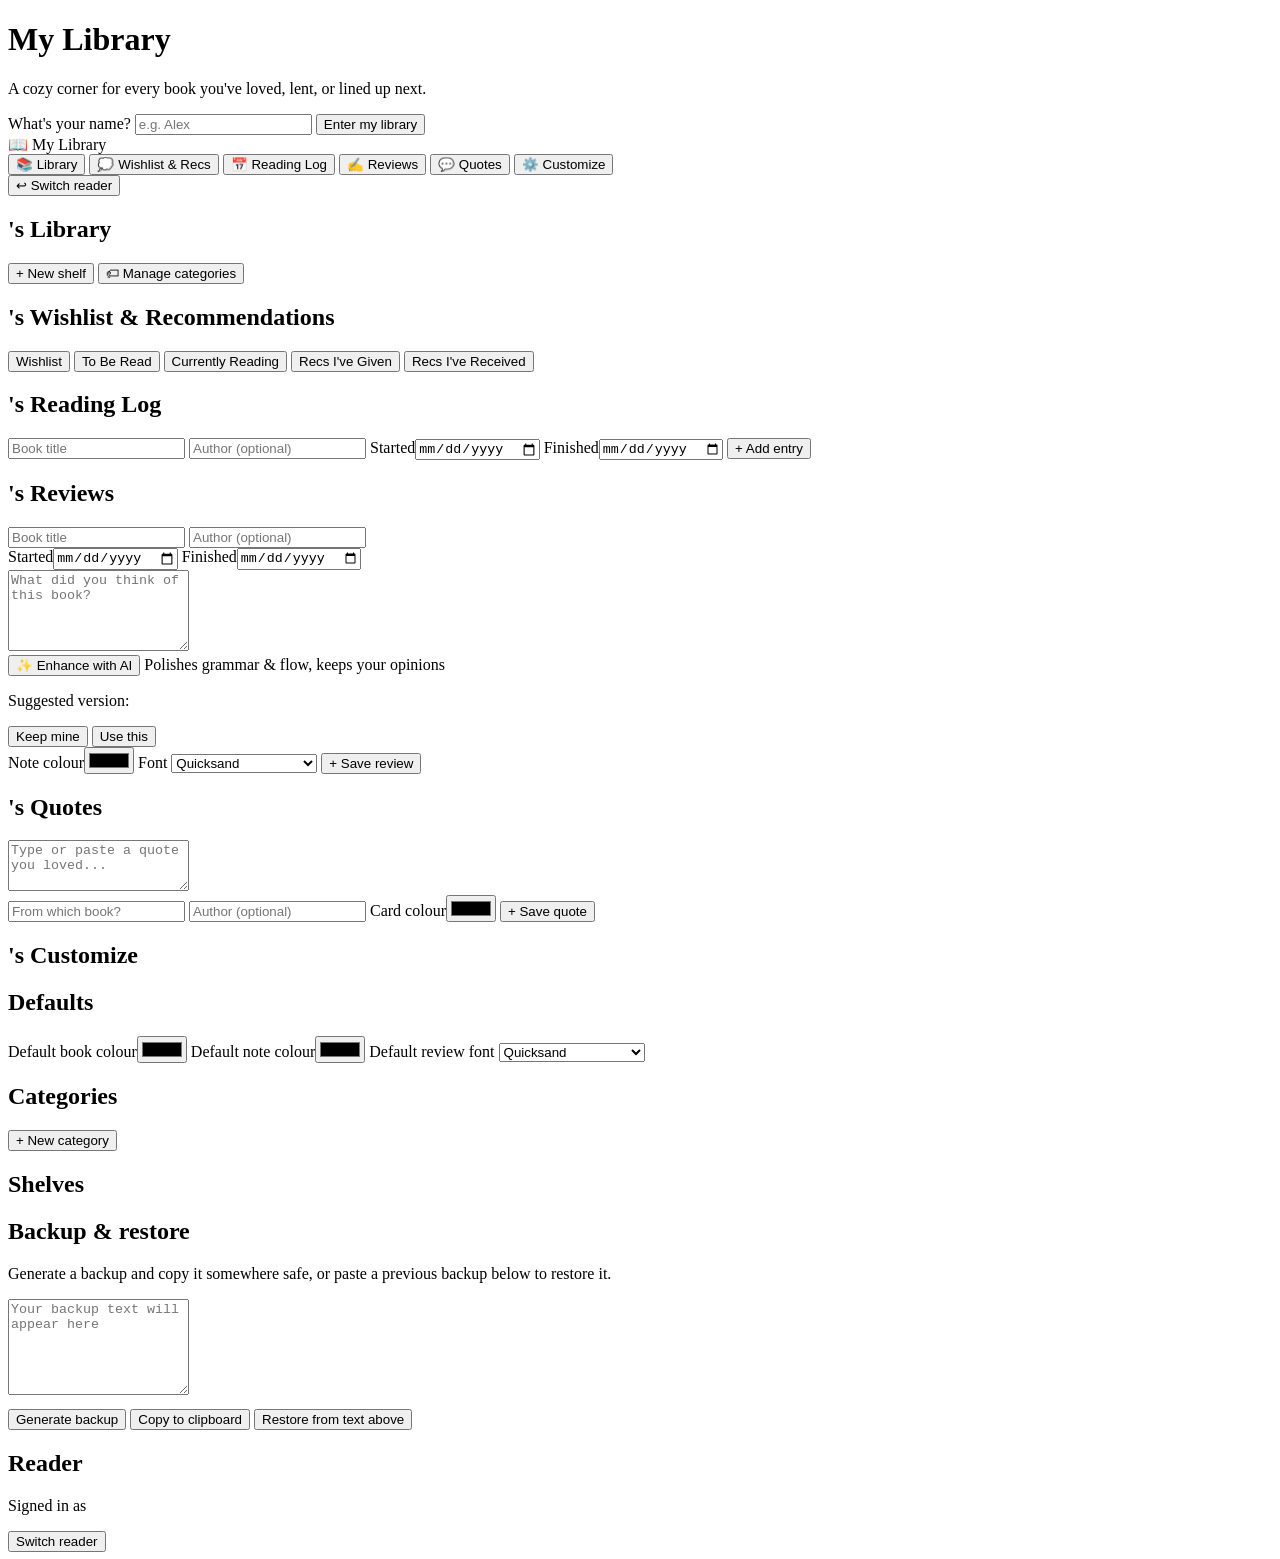
==== index.html @ 7e92f8bd "Create index.html" ====
<!DOCTYPE html>
<html lang="en">
<head>
<meta charset="UTF-8" />
<meta name="viewport" content="width=device-width, initial-scale=1.0" />
<title>My Library</title>
<link rel="preconnect" href="https://fonts.googleapis.com">
<link href="https://fonts.googleapis.com/css2?family=Caveat:wght@600;700&family=Quicksand:wght@400;500;600;700&family=Patrick+Hand&display=swap" rel="stylesheet">
<link rel="stylesheet" href="style.css">
</head>
<body>

  <!-- LOGIN -->
  <div id="loginScreen" class="login-screen">
    <div class="login-card">
      <h1>My Library</h1>
      <p class="brand-sub">A cozy corner for every book you've loved, lent, or lined up next.</p>
      <label for="nameInput">What's your name?</label>
      <input id="nameInput" type="text" maxlength="40" placeholder="e.g. Alex" autocomplete="off" />
      <button id="enterBtn" class="btn-primary">Enter my library</button>
      <div id="knownUsers" class="known-users"></div>
    </div>
  </div>

  <!-- APP -->
  <div id="appShell" class="app-shell hidden">
    <aside class="sidebar">
      <div class="sidebar-brand">📖 My Library</div>
      <nav class="nav">
        <button class="nav-btn active" data-target="library">📚 <span>Library</span></button>
        <button class="nav-btn" data-target="wishlist">💭 <span>Wishlist &amp; Recs</span></button>
        <button class="nav-btn" data-target="log">📅 <span>Reading Log</span></button>
        <button class="nav-btn" data-target="reviews">✍️ <span>Reviews</span></button>
        <button class="nav-btn" data-target="quotes">💬 <span>Quotes</span></button>
        <button class="nav-btn" data-target="settings">⚙️ <span>Customize</span></button>
      </nav>
      <button id="logoutBtn" class="logout-btn">↩ Switch reader</button>
    </aside>

    <div class="main-col">
      <main class="content">

        <!-- LIBRARY -->
        <section id="page-library" class="page active">
          <h1><span class="user-name-slot"></span>'s Library</h1>
          <div class="page-toolbar">
            <button class="btn-primary" id="addShelfBtn">+ New shelf</button>
            <button class="btn-secondary" id="manageCategoriesBtn">🏷 Manage categories</button>
          </div>
          <div id="shelvesContainer"></div>
          <div class="legend" id="categoryLegend"></div>
        </section>

        <!-- WISHLIST & RECS -->
        <section id="page-wishlist" class="page">
          <h1><span class="user-name-slot"></span>'s Wishlist &amp; Recommendations</h1>
          <div class="subtabs">
            <button class="subtab-btn active" data-sub="wishlist">Wishlist</button>
            <button class="subtab-btn" data-sub="tbr">To Be Read</button>
            <button class="subtab-btn" data-sub="halfRead">Currently Reading</button>
            <button class="subtab-btn" data-sub="recsGiven">Recs I've Given</button>
            <button class="subtab-btn" data-sub="recsReceived">Recs I've Received</button>
          </div>
          <div id="sub-wishlist" class="sub-page active"></div>
          <div id="sub-tbr" class="sub-page"></div>
          <div id="sub-halfRead" class="sub-page"></div>
          <div id="sub-recsGiven" class="sub-page"></div>
          <div id="sub-recsReceived" class="sub-page"></div>
        </section>

        <!-- READING LOG -->
        <section id="page-log" class="page">
          <h1><span class="user-name-slot"></span>'s Reading Log</h1>
          <div class="inline-form">
            <input id="log-title" placeholder="Book title" />
            <input id="log-author" placeholder="Author (optional)" />
            <label class="mini-label">Started<input id="log-start" type="date" /></label>
            <label class="mini-label">Finished<input id="log-finish" type="date" /></label>
            <button class="btn-primary" id="log-addBtn">+ Add entry</button>
          </div>
          <p class="sub-intro" id="logStats"></p>
          <div class="card-grid" id="logList"></div>
        </section>

        <!-- REVIEWS -->
        <section id="page-reviews" class="page">
          <h1><span class="user-name-slot"></span>'s Reviews</h1>
          <div class="review-form-card">
            <div class="inline-form">
              <input id="review-title" placeholder="Book title" />
              <input id="review-author" placeholder="Author (optional)" />
            </div>
            <div class="inline-form">
              <label class="mini-label">Started<input id="review-start" type="date" /></label>
              <label class="mini-label">Finished<input id="review-finish" type="date" /></label>
            </div>
            <textarea id="reviewText" rows="5" placeholder="What did you think of this book?"></textarea>
            <div class="enhance-row">
              <button class="btn-secondary" id="enhanceBtn" type="button">✨ Enhance with AI</button>
              <span class="hint">Polishes grammar &amp; flow, keeps your opinions</span>
            </div>
            <div id="enhancePreview" class="enhance-preview hidden">
              <p class="hint">Suggested version:</p>
              <p id="enhancePreviewText"></p>
              <div class="modal-actions">
                <button class="btn-secondary" id="dismissEnhanceBtn" type="button">Keep mine</button>
                <button class="btn-primary" id="useEnhanceBtn" type="button">Use this</button>
              </div>
            </div>
            <div class="inline-form">
              <label class="mini-label">Note colour<input id="review-color" type="color" /></label>
              <label class="mini-label">Font
                <select id="review-font">
                  <option value="Quicksand">Quicksand</option>
                  <option value="Caveat">Caveat (handwritten)</option>
                  <option value="Patrick Hand">Patrick Hand</option>
                  <option value="Georgia">Georgia (serif)</option>
                </select>
              </label>
              <button class="btn-primary" id="review-addBtn">+ Save review</button>
            </div>
          </div>
          <div class="card-grid review-grid" id="reviewList"></div>
        </section>

        <!-- QUOTES -->
        <section id="page-quotes" class="page">
          <h1><span class="user-name-slot"></span>'s Quotes</h1>
          <div class="review-form-card">
            <textarea id="quoteText" rows="3" placeholder="Type or paste a quote you loved..."></textarea>
            <div class="inline-form">
              <input id="quote-book" placeholder="From which book?" />
              <input id="quote-author" placeholder="Author (optional)" />
              <label class="mini-label">Card colour<input id="quote-color" type="color" /></label>
              <button class="btn-primary" id="quote-addBtn">+ Save quote</button>
            </div>
          </div>
          <div class="card-grid quote-grid" id="quoteList"></div>
        </section>

        <!-- SETTINGS -->
        <section id="page-settings" class="page">
          <h1><span class="user-name-slot"></span>'s Customize</h1>

          <div class="settings-block">
            <h2>Defaults</h2>
            <div class="inline-form">
              <label class="mini-label">Default book colour<input id="set-bookColor" type="color" /></label>
              <label class="mini-label">Default note colour<input id="set-noteColor" type="color" /></label>
              <label class="mini-label">Default review font
                <select id="set-reviewFont">
                  <option value="Quicksand">Quicksand</option>
                  <option value="Caveat">Caveat (handwritten)</option>
                  <option value="Patrick Hand">Patrick Hand</option>
                  <option value="Georgia">Georgia (serif)</option>
                </select>
              </label>
            </div>
          </div>

          <div class="settings-block">
            <h2>Categories</h2>
            <div id="categoryManagerList"></div>
            <button class="btn-secondary" id="addCategoryBtn2">+ New category</button>
          </div>

          <div class="settings-block">
            <h2>Shelves</h2>
            <div id="shelfManagerList"></div>
          </div>

          <div class="settings-block">
            <h2>Backup &amp; restore</h2>
            <p class="hint">Generate a backup and copy it somewhere safe, or paste a previous backup below to restore it.</p>
            <textarea id="backupArea" rows="6" placeholder="Your backup text will appear here"></textarea>
            <div class="inline-form" style="margin-top:10px;">
              <button class="btn-secondary" id="genBackupBtn" type="button">Generate backup</button>
              <button class="btn-secondary" id="copyBackupBtn" type="button">Copy to clipboard</button>
              <button class="btn-danger" id="restoreBackupBtn" type="button">Restore from text above</button>
            </div>
          </div>

          <div class="settings-block">
            <h2>Reader</h2>
            <p>Signed in as <strong class="user-name-slot"></strong></p>
            <button class="btn-secondary" id="settingsLogoutBtn" type="button">Switch reader</button>
          </div>
        </section>

      </main>
    </div>
  </div>

  <div id="modalRoot"></div>
  <div id="toastRoot"></div>

<script>
(function(){
  "use strict";

  /* ============ helpers ============ */
  function uid(){ return Math.random().toString(36).slice(2,9); }
  function esc(s){
    return String(s==null?'':s).replace(/[&<>"']/g, function(c){
      return ({'&':'&amp;','<':'&lt;','>':'&gt;','"':'&quot;',"'":'&#39;'})[c];
    });
  }
  function slug(s){
    return String(s).trim().toLowerCase().replace(/[^a-z0-9]+/g,'-').replace(/^-+|-+$/g,'') || 'reader';
  }
  function formatDate(iso){
    if(!iso) return '';
    var d = new Date(iso+'T00:00:00');
    if(isNaN(d.getTime())) return iso;
    return d.toLocaleDateString(undefined,{year:'numeric',month:'short',day:'numeric'});
  }
  function showToast(msg){
    var root = document.getElementById('toastRoot');
    var div = document.createElement('div');
    div.className = 'toast';
    div.textContent = msg;
    root.appendChild(div);
    setTimeout(function(){ div.classList.add('show'); }, 10);
    setTimeout(function(){
      div.classList.remove('show');
      setTimeout(function(){ div.remove(); }, 300);
    }, 2600);
  }

  /* ============ state ============ */
  var currentUser = null;
  var state = null;
  var saveTimer = null;

  function defaultState(name){
    var romanceId = uid(), fantasyId = uid(), mysteryId = uid(), classicId = uid();
    return {
      name: name,
      categories: [
        { id: romanceId, name:'Romance', color:'#F1AFC2', pattern:'solid' },
        { id: fantasyId, name:'Fantasy', color:'#A9C8EA', pattern:'stripe' },
        { id: mysteryId, name:'Mystery', color:'#ACB39C', pattern:'speckle' },
        { id: classicId, name:'Classic', color:'#ECC768', pattern:'solid' }
      ],
      shelves: [
        { id: uid(), name:'Main Shelf', books: [
          { id: uid(), title:'The Song of Achilles', author:'Madeline Miller', categoryId: romanceId,
            style:'slant', color:'#F1AFC2', w:34, h:160, rot:0 }
        ]}
      ],
      wishlist: [], tbr: [], halfRead: [], recsGiven: [], recsReceived: [],
      log: [], reviews: [], quotes: [],
      settings: { bookColor:'#ffffff', noteColor:'#FFF6D9', reviewFont:'Quicksand' }
    };
  }

  /* ============ persistence ============ */
  async function loadUsers(){
    try{ var r = await window.storage.get('app_users', false); return r ? JSON.parse(r.value) : []; }
    catch(e){ return []; }
  }
  async function saveUsers(list){
    try{ await window.storage.set('app_users', JSON.stringify(list), false); }
    catch(e){ /* ignore */ }
  }
  async function loadLastUser(){
    try{ var r = await window.storage.get('app_last_user', false); return r ? r.value : null; }
    catch(e){ return null; }
  }
  async function saveLastUser(name){
    try{ await window.storage.set('app_last_user', name || '', false); }
    catch(e){ /* ignore */ }
  }
  async function loadState(name){
    try{
      var r = await window.storage.get('lib_data_' + slug(name), false);
      return r ? JSON.parse(r.value) : null;
    } catch(e){ return null; }
  }
  function scheduleSave(){
    clearTimeout(saveTimer);
    saveTimer = setTimeout(persistState, 500);
  }
  async function persistState(){
    if(!currentUser || !state) return;
    try{ await window.storage.set('lib_data_' + slug(currentUser), JSON.stringify(state), false); }
    catch(e){ console.error('save failed', e); }
  }

  /* ============ login / logout ============ */
  async function init(){
    var users = await loadUsers();
    renderKnownUsers(users);
    var last = await loadLastUser();
    if(last){ await loginAs(last); }
  }

  function renderKnownUsers(users){
    var el = document.getElementById('knownUsers');
    if(!users || !users.length){ el.innerHTML = ''; return; }
    el.innerHTML = '<p class="known-label">Continue as:</p>';
    users.forEach(function(u){
      var btn = document.createElement('button');
      btn.className = 'chip-btn';
      btn.textContent = u;
      btn.addEventListener('click', function(){ loginAs(u); });
      el.appendChild(btn);
    });
  }

  async function loginAs(name){
    name = (name || '').trim();
    if(!name) return;
    currentUser = name;
    var loaded = await loadState(name);
    state = loaded || defaultState(name);
    state.name = name;
    var users = await loadUsers();
    if(users.indexOf(name) === -1){ users.push(name); await saveUsers(users); }
    await saveLastUser(name);
    document.getElementById('loginScreen').classList.add('hidden');
    document.getElementById('appShell').classList.remove('hidden');
    document.querySelectorAll('.user-name-slot').forEach(function(el){ el.textContent = name; });
    renderAllPages();
    scheduleSave();
  }

  function logout(){
    currentUser = null;
    state = null;
    document.getElementById('appShell').classList.add('hidden');
    document.getElementById('loginScreen').classList.remove('hidden');
    document.getElementById('nameInput').value = '';
    saveLastUser('');
    loadUsers().then(renderKnownUsers);
  }

  /* ============ modal system ============ */
  function openModal(title, bodyHtml){
    var root = document.getElementById('modalRoot');
    root.innerHTML =
      '<div class="modal-overlay" id="modalOverlay">' +
        '<div class="modal-box">' +
          '<div class="modal-head"><h3>' + esc(title) + '</h3><button class="modal-close" id="modalCloseBtn" aria-label="Close">×</button></div>' +
          '<div class="modal-body">' + bodyHtml + '</div>' +
        '</div>' +
      '</div>';
    document.getElementById('modalCloseBtn').addEventListener('click', closeModal);
    document.getElementById('modalOverlay').addEventListener('click', function(e){
      if(e.target.id === 'modalOverlay') closeModal();
    });
  }
  function closeModal(){ document.getElementById('modalRoot').innerHTML = ''; }
  document.addEventListener('keydown', function(e){
    if(e.key === 'Escape') closeModal();
  });
  function confirmAction(message, onYes){
    openModal('Please confirm',
      '<p>' + esc(message) + '</p>' +
      '<div class="modal-actions">' +
        '<button class="btn-secondary" id="cancelConfirmBtn" type="button">Cancel</button>' +
        '<button class="btn-danger" id="yesConfirmBtn" type="button">Delete</button>' +
      '</div>'
    );
    document.getElementById('cancelConfirmBtn').addEventListener('click', closeModal);
    document.getElementById('yesConfirmBtn').addEventListener('click', function(){ onYes(); closeModal(); });
  }

  /* ============ navigation ============ */
  function goToPage(target){
    document.querySelectorAll('.nav-btn').forEach(function(b){ b.classList.toggle('active', b.dataset.target === target); });
    document.querySelectorAll('.page').forEach(function(p){ p.classList.toggle('active', p.id === 'page-' + target); });
  }
  document.querySelectorAll('.nav-btn').forEach(function(btn){
    btn.addEventListener('click', function(){ goToPage(btn.dataset.target); });
  });
  document.querySelectorAll('.subtab-btn').forEach(function(btn){
    btn.addEventListener('click', function(){
      document.querySelectorAll('.subtab-btn').forEach(function(b){ b.classList.remove('active'); });
      btn.classList.add('active');
      document.querySelectorAll('.sub-page').forEach(function(p){ p.classList.remove('active'); });
      document.getElementById('sub-' + btn.dataset.sub).classList.add('active');
    });
  });

  /* ============ LIBRARY: shelves & books ============ */
  function renderLibrary(){
    var c = document.getElementById('shelvesContainer');
    c.innerHTML = state.shelves.map(shelfHtml).join('') ||
      '<p class="empty-msg">No shelves yet — add one to begin.</p>';
    renderLegend();
  }

  function shelfHtml(shelf){
    var books = shelf.books.map(function(b){ return bookHtml(b, shelf.id); }).join('') ||
      '<p class="empty-row">This shelf is empty. Add your first book!</p>';
    return (
      '<div class="shelf-block" data-shelf="' + shelf.id + '">' +
        '<div class="shelf-head">' +
          '<h2>' + esc(shelf.name) + '</h2>' +
          '<div class="shelf-actions">' +
            '<button class="chip-btn" data-addbook="' + shelf.id + '">+ Book</button>' +
            '<button class="chip-btn" data-shelfrename="' + shelf.id + '">Rename</button>' +
            '<button class="chip-btn danger" data-shelfdel="' + shelf.id + '">Delete</button>' +
          '</div>' +
        '</div>' +
        '<div class="shelf-row">' + books + '</div>' +
      '</div>'
    );
  }

  function bookHtml(book, shelfId){
    var cat = state.categories.find(function(c){ return c.id === book.categoryId; });
    var pattern = cat ? cat.pattern : 'solid';
    var styleClass = 'book-' + book.style;
    var rot = book.style === 'straight' ? (book.rot || 0) : 0;
    var w, h;
    if(book.style === 'landscape'){
      w = Math.max(70, Math.round((book.h || 150) * 0.7));
      h = 34;
    } else {
      w = book.w || 34;
      h = book.h || 150;
    }
    return (
      '<div class="book ' + styleClass + ' pattern-' + pattern + '" ' +
        'style="--book-color:' + book.color + '; width:' + w + 'px; height:' + h + 'px; --rot:' + rot + 'deg;" ' +
        'data-book="' + book.id + '" data-shelf="' + shelfId + '" title="' + esc(book.title) + '">' +
        '<span class="book-label">' + esc(book.title) + '</span>' +
      '</div>'
    );
  }

  function renderLegend(){
    var el = document.getElementById('categoryLegend');
    el.innerHTML = state.categories.map(function(c){
      return '<span class="legend-item"><span class="legend-swatch pattern-' + c.pattern + '" style="--book-color:' + c.color + '"></span>' + esc(c.name) + '</span>';
    }).join('');
  }

  function openAddShelfModal(){
    openModal('New shelf',
      '<label for="shelfNameInput">Shelf name</label>' +
      '<input id="shelfNameInput" placeholder="e.g. Currently Borrowed" />' +
      '<div class="modal-actions">' +
        '<button class="btn-secondary" id="shelfCancel" type="button">Cancel</button>' +
        '<button class="btn-primary" id="shelfSave" type="button">Create shelf</button>' +
      '</div>'
    );
    document.getElementById('shelfCancel').addEventListener('click', closeModal);
    document.getElementById('shelfSave').addEventListener('click', function(){
      var v = document.getElementById('shelfNameInput').value.trim();
      if(!v){ showToast('Name your shelf first.'); return; }
      state.shelves.push({ id: uid(), name: v, books: [] });
      scheduleSave(); closeModal(); renderLibrary(); renderShelfManager();
    });
  }

  function renameShelf(id){
    var shelf = state.shelves.find(function(s){ return s.id === id; });
    if(!shelf) return;
    openModal('Rename shelf',
      '<label for="shelfRenameInput">Shelf name</label>' +
      '<input id="shelfRenameInput" value="' + esc(shelf.name) + '" />' +
      '<div class="modal-actions">' +
        '<button class="btn-secondary" id="renameCancel" type="button">Cancel</button>' +
        '<button class="btn-primary" id="renameSave" type="button">Save</button>' +
      '</div>'
    );
    document.getElementById('renameCancel').addEventListener('click', closeModal);
    document.getElementById('renameSave').addEventListener('click', function(){
      var v = document.getElementById('shelfRenameInput').value.trim();
      if(v){ shelf.name = v; scheduleSave(); closeModal(); renderLibrary(); renderShelfManager(); }
    });
  }

  function confirmDeleteShelf(id){
    var shelf = state.shelves.find(function(s){ return s.id === id; });
    if(!shelf) return;
    confirmAction('Delete the shelf "' + shelf.name + '" and all ' + shelf.books.length + ' book(s) on it?', function(){
      state.shelves = state.shelves.filter(function(s){ return s.id !== id; });
      scheduleSave(); renderLibrary(); renderShelfManager();
    });
  }

  function openAddBookModal(shelfId, existing){
    var catOptions = state.categories.map(function(c){
      var sel = existing && existing.categoryId === c.id ? ' selected' : '';
      return '<option value="' + c.id + '"' + sel + '>' + esc(c.name) + '</option>';
    }).join('');
    var style = existing ? existing.style : 'straight';
    var color = existing ? existing.color : state.settings.bookColor;
    openModal(existing ? 'Edit book' : 'Add a book',
      '<label for="bookTitle">Title</label>' +
      '<input id="bookTitle" value="' + (existing ? esc(existing.title) : '') + '" placeholder="Book title" />' +
      '<label for="bookAuthor">Author</label>' +
      '<input id="bookAuthor" value="' + (existing ? esc(existing.author || '') : '') + '" placeholder="Author (optional)" />' +
      '<label for="bookCategory">Category</label>' +
      '<select id="bookCategory"><option value="">None</option>' + catOptions + '</select>' +
      '<label>Shelf style</label>' +
      '<div class="style-options">' +
        '<label><input type="radio" name="bookStyle" value="straight" ' + (style === 'straight' ? 'checked' : '') + ' /> Straight</label>' +
        '<label><input type="radio" name="bookStyle" value="slant" ' + (style === 'slant' ? 'checked' : '') + ' /> Slanted</label>' +
        '<label><input type="radio" name="bookStyle" value="landscape" ' + (style === 'landscape' ? 'checked' : '') + ' /> Landscape</label>' +
      '</div>' +
      '<label for="bookColor">Spine colour</label>' +
      '<input id="bookColor" type="color" value="' + color + '" />' +
      '<div class="modal-actions">' +
        '<button class="btn-secondary" id="bookCancelBtn" type="button">Cancel</button>' +
        '<button class="btn-primary" id="bookSaveBtn" type="button">' + (existing ? 'Save changes' : 'Add to shelf') + '</button>' +
      '</div>'
    );
    document.getElementById('bookCategory').addEventListener('change', function(e){
      var cat = state.categories.find(function(c){ return c.id === e.target.value; });
      if(cat) document.getElementById('bookColor').value = cat.color;
    });
    document.getElementById('bookCancelBtn').addEventListener('click', closeModal);
    document.getElementById('bookSaveBtn').addEventListener('click', function(){
      var title = document.getElementById('bookTitle').value.trim();
      if(!title){ showToast('Give the book a title first.'); return; }
      var author = document.getElementById('bookAuthor').value.trim();
      var categoryId = document.getElementById('bookCategory').value || null;
      var styleVal = document.querySelector('input[name="bookStyle"]:checked').value;
      var colorVal = document.getElementById('bookColor').value;
      var shelf = state.shelves.find(function(s){ return s.id === shelfId; });
      if(existing){
        existing.title = title; existing.author = author; existing.categoryId = categoryId;
        existing.style = styleVal; existing.color = colorVal;
      } else {
        shelf.books.push({
          id: uid(), title: title, author: author, categoryId: categoryId, style: styleVal, color: colorVal,
          w: 28 + Math.round(Math.random()*14), h: 130 + Math.round(Math.random()*60),
          rot: Math.round(Math.random()*6 - 3)
        });
      }
      scheduleSave(); closeModal(); renderLibrary();
    });
  }

  function openBookDetails(shelfId, bookId){
    var shelf = state.shelves.find(function(s){ return s.id === shelfId; });
    if(!shelf) return;
    var book = shelf.books.find(function(b){ return b.id === bookId; });
    if(!book) return;
    var cat = state.categories.find(function(c){ return c.id === book.categoryId; });
    openModal(book.title,
      '<p class="card-sub">by ' + esc(book.author || 'Unknown author') + '</p>' +
      '<p class="card-sub">Category: ' + (cat ? esc(cat.name) : 'None') + ' · Style: ' + esc(book.style) + '</p>' +
      '<div class="modal-actions">' +
        '<button class="btn-secondary" id="bdEditBtn" type="button">Edit</button>' +
        '<button class="btn-danger" id="bdDeleteBtn" type="button">Delete</button>' +
      '</div>' +
      '<p style="margin-top:14px;">Quick actions:</p>' +
      '<div class="modal-actions" style="justify-content:flex-start;">' +
        '<button class="chip-btn" id="bdLogBtn" type="button">+ Reading log</button>' +
        '<button class="chip-btn" id="bdReviewBtn" type="button">+ Write review</button>' +
        '<button class="chip-btn" id="bdQuoteBtn" type="button">+ Add quote</button>' +
      '</div>'
    );
    document.getElementById('bdEditBtn').addEventListener('click', function(){ closeModal(); openAddBookModal(shelfId, book); });
    document.getElementById('bdDeleteBtn').addEventListener('click', function(){
      confirmAction('Remove "' + book.title + '" from this shelf?', function(){
        shelf.books = shelf.books.filter(function(b){ return b.id !== bookId; });
        scheduleSave(); renderLibrary();
      });
    });
    document.getElementById('bdLogBtn').addEventListener('click', function(){
      closeModal(); goToPage('log');
      document.getElementById('log-title').value = book.title;
      document.getElementById('log-author').value = book.author || '';
    });
    document.getElementById('bdReviewBtn').addEventListener('click', function(){
      closeModal(); goToPage('reviews');
      document.getElementById('review-title').value = book.title;
      document.getElementById('review-author').value = book.author || '';
    });
    document.getElementById('bdQuoteBtn').addEventListener('click', function(){
      closeModal(); goToPage('quotes');
      document.getElementById('quote-book').value = book.title;
      document.getElementById('quote-author').value = book.author || '';
    });
  }

  /* ============ categories ============ */
  function openAddCategoryModal(){
    openModal('New category',
      '<label for="catNameInput">Name</label>' +
      '<input id="catNameInput" placeholder="e.g. Sci-Fi" />' +
      '<label for="catColorInput">Colour</label>' +
      '<input id="catColorInput" type="color" value="#D8C5E8" />' +
      '<label for="catPatternInput">Pattern</label>' +
      '<select id="catPatternInput">' +
        '<option value="solid">Solid</option>' +
        '<option value="stripe">Striped</option>' +
        '<option value="speckle">Speckled</option>' +
      '</select>' +
      '<div class="modal-actions">' +
        '<button class="btn-secondary" id="catCancel" type="button">Cancel</button>' +
        '<button class="btn-primary" id="catSave" type="button">Create category</button>' +
      '</div>'
    );
    document.getElementById('catCancel').addEventListener('click', closeModal);
    document.getElementById('catSave').addEventListener('click', function(){
      var name = document.getElementById('catNameInput').value.trim();
      if(!name){ showToast('Name the category first.'); return; }
      state.categories.push({
        id: uid(), name: name,
        color: document.getElementById('catColorInput').value,
        pattern: document.getElementById('catPatternInput').value
      });
      scheduleSave(); closeModal(); renderLibrary(); renderCategoryManager();
    });
  }

  function renderCategoryManager(){
    var el = document.getElementById('categoryManagerList');
    if(!el) return;
    el.innerHTML = state.categories.map(function(c){
      return (
        '<div class="manage-row">' +
          '<span class="legend-swatch pattern-' + c.pattern + '" style="--book-color:' + c.color + '"></span>' +
          '<span class="manage-name">' + esc(c.name) + '</span>' +
          '<input type="color" value="' + c.color + '" data-catcolor="' + c.id + '" />' +
          '<select data-catpattern="' + c.id + '">' +
            '<option value="solid"' + (c.pattern==='solid'?' selected':'') + '>Solid</option>' +
            '<option value="stripe"' + (c.pattern==='stripe'?' selected':'') + '>Striped</option>' +
            '<option value="speckle"' + (c.pattern==='speckle'?' selected':'') + '>Speckled</option>' +
          '</select>' +
          '<button class="chip-btn danger" data-catdel="' + c.id + '" type="button">Delete</button>' +
        '</div>'
      );
    }).join('') || '<p class="empty-msg">No categories yet.</p>';

    el.querySelectorAll('[data-catcolor]').forEach(function(inp){
      inp.addEventListener('input', function(e){
        var cat = state.categories.find(function(c){ return c.id === e.target.dataset.catcolor; });
        if(cat){ cat.color = e.target.value; scheduleSave(); renderLibrary(); renderCategoryManager(); }
      });
    });
    el.querySelectorAll('[data-catpattern]').forEach(function(sel){
      sel.addEventListener('change', function(e){
        var cat = state.categories.find(function(c){ return c.id === e.target.dataset.catpattern; });
        if(cat){ cat.pattern = e.target.value; scheduleSave(); renderLibrary(); renderCategoryManager(); }
      });
    });
  }

  function renderShelfManager(){
    var el = document.getElementById('shelfManagerList');
    if(!el) return;
    el.innerHTML = state.shelves.map(function(s){
      return (
        '<div class="manage-row">' +
          '<span class="manage-name">' + esc(s.name) + '</span>' +
          '<span class="hint">' + s.books.length + ' book(s)</span>' +
          '<button class="chip-btn" data-shelfrename="' + s.id + '" type="button">Rename</button>' +
          '<button class="chip-btn danger" data-shelfdel="' + s.id + '" type="button">Delete</button>' +
        '</div>'
      );
    }).join('') || '<p class="empty-msg">No shelves yet.</p>';
  }

  /* ============ generic lists: wishlist / tbr / halfRead / recs ============ */
  var LIST_CONFIGS = {
    wishlist:   { title:'Books you want to read',            person:null,               progress:false },
    tbr:        { title:'On deck — to be read soon',         person:null,               progress:false },
    halfRead:   { title:'Currently in progress',              person:null,               progress:true  },
    recsGiven:  { title:"Books you've recommended to others", person:'Recommended to',   progress:false },
    recsReceived:{ title:'Books recommended to you',          person:'Recommended by',   progress:false }
  };

  function renderListPage(key){
    var cfg = LIST_CONFIGS[key];
    var root = document.getElementById('sub-' + key);
    if(!root) return;
    var items = state[key] || [];
    root.innerHTML =
      '<p class="sub-intro">' + cfg.title + '</p>' +
      '<div class="inline-form">' +
        '<input id="' + key + '-title" placeholder="Book title" />' +
        '<input id="' + key + '-author" placeholder="Author (optional)" />' +
        (cfg.person ? '<input id="' + key + '-person" placeholder="' + esc(cfg.person) + '" />' : '') +
        (cfg.progress ? '<input id="' + key + '-progress" type="number" min="0" max="100" placeholder="% done" />' : '') +
        '<input id="' + key + '-note" placeholder="Note (optional)" />' +
        '<button class="btn-primary" id="' + key + '-addBtn" type="button">+ Add</button>' +
      '</div>' +
      '<div class="card-grid">' +
        (items.map(function(it){ return listCardHtml(key, it, cfg); }).join('') || '<p class="empty-msg">Nothing here yet.</p>') +
      '</div>';
    document.getElementById(key + '-addBtn').addEventListener('click', function(){ addListItem(key, cfg); });
  }

  function listCardHtml(key, item, cfg){
    return (
      '<div class="card">' +
        '<div class="card-top"><strong>' + esc(item.title) + '</strong><button class="x-btn" data-key="' + key + '" data-id="' + item.id + '">×</button></div>' +
        (item.author ? '<div class="card-sub">by ' + esc(item.author) + '</div>' : '') +
        (cfg.person && item.person ? '<div class="card-sub">' + esc(cfg.person) + ': ' + esc(item.person) + '</div>' : '') +
        (cfg.progress ? '<div class="card-sub">' + (item.progress || 0) + '% done</div>' : '') +
        (item.note ? '<div class="card-note">' + esc(item.note) + '</div>' : '') +
      '</div>'
    );
  }

  function addListItem(key, cfg){
    var title = document.getElementById(key + '-title').value.trim();
    if(!title){ showToast('Add a title first.'); return; }
    var item = { id: uid(), title: title, author: document.getElementById(key + '-author').value.trim() };
    if(cfg.person) item.person = document.getElementById(key + '-person').value.trim();
    if(cfg.progress) item.progress = Number(document.getElementById(key + '-progress').value) || 0;
    item.note = document.getElementById(key + '-note').value.trim();
    state[key].push(item);
    scheduleSave(); renderListPage(key);
  }

  /* ============ reading log ============ */
  function renderLog(){
    var el = document.getElementById('logList');
    var sorted = state.log.slice().sort(function(a,b){ return (b.start||'').localeCompare(a.start||''); });
    el.innerHTML = sorted.map(logCardHtml).join('') || '<p class="empty-msg">No reading history yet — log your first book.</p>';
    var finishedTotal = state.log.filter(function(l){ return l.finish; }).length;
    var year = String(new Date().getFullYear());
    var finishedThisYear = state.log.filter(function(l){ return l.finish && l.finish.slice(0,4) === year; }).length;
    document.getElementById('logStats').textContent = finishedTotal + ' finished overall · ' + finishedThisYear + ' finished this year';
  }

  function logCardHtml(l){
    var durationTxt = '';
    if(l.start && l.finish){
      var days = Math.max(0, Math.round((new Date(l.finish) - new Date(l.start)) / 86400000));
      durationTxt = '<div class="card-sub">' + days + ' day' + (days===1?'':'s') + ' to finish</div>';
    }
    return (
      '<div class="card">' +
        '<div class="card-top"><strong>' + esc(l.title) + '</strong><button class="x-btn" data-log="' + l.id + '">×</button></div>' +
        (l.author ? '<div class="card-sub">by ' + esc(l.author) + '</div>' : '') +
        '<div class="card-sub">' + (l.start ? formatDate(l.start) : 'No start date') + ' → ' + (l.finish ? formatDate(l.finish) : 'Still reading') + '</div>' +
        durationTxt +
      '</div>'
    );
  }

  /* ============ reviews ============ */
  function renderReviews(){
    document.getElementById('review-color').value = state.settings.noteColor;
    document.getElementById('review-font').value = state.settings.reviewFont;
    var el = document.getElementById('reviewList');
    var sorted = state.reviews.slice().sort(function(a,b){
      return (b.finish||b.start||'').localeCompare(a.finish||a.start||'');
    });
    el.innerHTML = sorted.map(reviewCardHtml).join('') || '<p class="empty-msg">No reviews yet — your first one is one click away.</p>';
  }

  function reviewCardHtml(r){
    return (
      '<div class="card review-card" style="background:' + r.color + '; font-family:\'' + r.font + '\',sans-serif;">' +
        '<div class="card-top"><strong>' + esc(r.title) + '</strong><button class="x-btn" data-review="' + r.id + '">×</button></div>' +
        (r.author ? '<div class="card-sub">by ' + esc(r.author) + '</div>' : '') +
        '<div class="card-sub">' + (r.start ? formatDate(r.start) : '—') + ' → ' + (r.finish ? formatDate(r.finish) : '—') + '</div>' +
        '<p class="review-text">' + esc(r.text).replace(/\n/g,'<br/>') + '</p>' +
      '</div>'
    );
  }

  async function enhanceReview(){
    var ta = document.getElementById('reviewText');
    var text = ta.value.trim();
    if(!text){ showToast('Write your thoughts first, then enhance.'); return; }
    var btn = document.getElementById('enhanceBtn');
    var original = btn.textContent;
    btn.textContent = 'Enhancing…'; btn.disabled = true;
    try{
      var res = await fetch('https://api.anthropic.com/v1/messages', {
        method:'POST',
        headers:{ 'Content-Type':'application/json' },
        body: JSON.stringify({
          model:'claude-sonnet-4-6',
          max_tokens:1000,
          messages:[{ role:'user', content:
            "Polish this personal book review. Keep the writer's own voice and opinions, fix grammar, and make the language a little more vivid, but do not invent new opinions or facts. Return only the revised review text, nothing else.\n\nReview:\n" + text
          }]
        })
      });
      var data = await res.json();
      var out = (data.content || []).map(function(b){ return b.text || ''; }).join('').trim();
      if(out){
        document.getElementById('enhancePreview').classList.remove('hidden');
        document.getElementById('enhancePreviewText').textContent = out;
        window.__enhancedText = out;
      } else {
        showToast('Could not enhance right now. Try again later.');
      }
    } catch(e){
      showToast('Could not enhance right now. Try again later.');
    }
    btn.textContent = original; btn.disabled = false;
  }
  function useEnhanced(){
    if(window.__enhancedText){ document.getElementById('reviewText').value = window.__enhancedText; }
    document.getElementById('enhancePreview').classList.add('hidden');
  }
  function dismissEnhanced(){ document.getElementById('enhancePreview').classList.add('hidden'); }

  /* ============ quotes ============ */
  function renderQuotes(){
    document.getElementById('quote-color').value = state.settings.noteColor;
    var el = document.getElementById('quoteList');
    el.innerHTML = state.quotes.map(quoteCardHtml).join('') || '<p class="empty-msg">No quotes saved yet.</p>';
  }
  function quoteCardHtml(q){
    return (
      '<div class="card quote-card" style="background:' + q.color + '">' +
        '<button class="x-btn" data-quote="' + q.id + '" style="position:absolute; top:6px; right:6px;">×</button>' +
        '<p class="quote-mark">&ldquo;</p>' +
        '<p class="quote-text">' + esc(q.text) + '</p>' +
        '<p class="card-sub quote-attr">— ' + esc(q.book) + (q.author ? ', ' + esc(q.author) : '') + '</p>' +
      '</div>'
    );
  }

  /* ============ settings ============ */
  function renderSettings(){
    document.getElementById('set-bookColor').value = state.settings.bookColor;
    document.getElementById('set-noteColor').value = state.settings.noteColor;
    document.getElementById('set-reviewFont').value = state.settings.reviewFont;
    renderCategoryManager();
    renderShelfManager();
  }

  /* ============ render everything ============ */
  function renderAllPages(){
    document.querySelectorAll('.user-name-slot').forEach(function(el){ el.textContent = currentUser; });
    renderLibrary();
    Object.keys(LIST_CONFIGS).forEach(renderListPage);
    renderLog();
    renderReviews();
    renderQuotes();
    renderSettings();
  }

  /* ============ event wiring (static elements) ============ */
  document.getElementById('enterBtn').addEventListener('click', function(){
    var v = document.getElementById('nameInput').value;
    if(v.trim()) loginAs(v.trim());
  });
  document.getElementById('nameInput').addEventListener('keydown', function(e){
    if(e.key === 'Enter') document.getElementById('enterBtn').click();
  });
  document.getElementById('logoutBtn').addEventListener('click', logout);
  document.getElementById('settingsLogoutBtn').addEventListener('click', logout);

  document.getElementById('addShelfBtn').addEventListener('click', openAddShelfModal);
  document.getElementById('manageCategoriesBtn').addEventListener('click', function(){
    goToPage('settings');
    var el = document.getElementById('categoryManagerList');
    if(el) el.scrollIntoView({ behavior:'smooth', block:'center' });
  });
  document.getElementById('addCategoryBtn2').addEventListener('click', openAddCategoryModal);

  document.getElementById('log-addBtn').addEventListener('click', function(){
    var title = document.getElementById('log-title').value.trim();
    if(!title){ showToast('Add a title first.'); return; }
    state.log.push({
      id: uid(), title: title,
      author: document.getElementById('log-author').value.trim(),
      start: document.getElementById('log-start').value,
      finish: document.getElementById('log-finish').value
    });
    document.getElementById('log-title').value = '';
    document.getElementById('log-author').value = '';
    document.getElementById('log-start').value = '';
    document.getElementById('log-finish').value = '';
    scheduleSave(); renderLog();
  });

  document.getElementById('review-addBtn').addEventListener('click', function(){
    var title = document.getElementById('review-title').value.trim();
    var text = document.getElementById('reviewText').value.trim();
    if(!title || !text){ showToast('Add a title and your thoughts first.'); return; }
    state.reviews.push({
      id: uid(), title: title,
      author: document.getElementById('review-author').value.trim(),
      start: document.getElementById('review-start').value,
      finish: document.getElementById('review-finish').value,
      text: text,
      color: document.getElementById('review-color').value,
      font: document.getElementById('review-font').value
    });
    ['review-title','review-author','review-start','review-finish'].forEach(function(id){
      document.getElementById(id).value = '';
    });
    document.getElementById('reviewText').value = '';
    document.getElementById('enhancePreview').classList.add('hidden');
    scheduleSave(); renderReviews();
  });
  document.getElementById('enhanceBtn').addEventListener('click', enhanceReview);
  document.getElementById('useEnhanceBtn').addEventListener('click', useEnhanced);
  document.getElementById('dismissEnhanceBtn').addEventListener('click', dismissEnhanced);

  document.getElementById('quote-addBtn').addEventListener('click', function(){
    var text = document.getElementById('quoteText').value.trim();
    var book = document.getElementById('quote-book').value.trim();
    if(!text || !book){ showToast('Add the quote and the book title.'); return; }
    state.quotes.push({
      id: uid(), text: text, book: book,
      author: document.getElementById('quote-author').value.trim(),
      color: document.getElementById('quote-color').value
    });
    document.getElementById('quoteText').value = '';
    document.getElementById('quote-book').value = '';
    document.getElementById('quote-author').value = '';
    scheduleSave(); renderQuotes();
  });

  document.getElementById('set-bookColor').addEventListener('input', function(e){ state.settings.bookColor = e.target.value; scheduleSave(); });
  document.getElementById('set-noteColor').addEventListener('input', function(e){ state.settings.noteColor = e.target.value; scheduleSave(); });
  document.getElementById('set-reviewFont').addEventListener('change', function(e){ state.settings.reviewFont = e.target.value; scheduleSave(); });

  document.getElementById('genBackupBtn').addEventListener('click', function(){
    document.getElementById('backupArea').value = JSON.stringify(state, null, 2);
  });
  document.getElementById('copyBackupBtn').addEventListener('click', async function(){
    var ta = document.getElementById('backupArea');
    if(!ta.value) ta.value = JSON.stringify(state, null, 2);
    try{
      await navigator.clipboard.writeText(ta.value);
      showToast('Copied to clipboard.');
    } catch(e){
      ta.select();
      showToast('Selected the text — copy with your keyboard.');
    }
  });
  document.getElementById('restoreBackupBtn').addEventListener('click', function(){
    var raw = document.getElementById('backupArea').value.trim();
    if(!raw){ showToast('Paste a backup first.'); return; }
    confirmAction('Replace all current data with this backup?', function(){
      try{
        var parsed = JSON.parse(raw);
        parsed.name = currentUser;
        if(!parsed.categories) parsed.categories = [];
        if(!parsed.shelves) parsed.shelves = [];
        ['wishlist','tbr','halfRead','recsGiven','recsReceived','log','reviews','quotes'].forEach(function(k){
          if(!parsed[k]) parsed[k] = [];
        });
        if(!parsed.settings) parsed.settings = { bookColor:'#ffffff', noteColor:'#FFF6D9', reviewFont:'Quicksand' };
        state = parsed;
        scheduleSave(); renderAllPages();
        showToast('Backup restored.');
      } catch(e){
        showToast('That did not look like a valid backup.');
      }
    });
  });

  /* ============ delegated clicks (for re-rendered content) ============ */
  document.addEventListener('click', function(e){
    var t = e.target;

    if(t.classList.contains('x-btn')){
      if(t.dataset.key){
        state[t.dataset.key] = state[t.dataset.key].filter(function(i){ return i.id !== t.dataset.id; });
        scheduleSave(); renderListPage(t.dataset.key);
      } else if(t.dataset.review){
        state.reviews = state.reviews.filter(function(r){ return r.id !== t.dataset.review; });
        scheduleSave(); renderReviews();
      } else if(t.dataset.quote){
        state.quotes = state.quotes.filter(function(q){ return q.id !== t.dataset.quote; });
        scheduleSave(); renderQuotes();
      } else if(t.dataset.log){
        state.log = state.log.filter(function(l){ return l.id !== t.dataset.log; });
        scheduleSave(); renderLog();
      }
      return;
    }

    if(t.dataset.addbook){ openAddBookModal(t.dataset.addbook); return; }
    if(t.dataset.shelfrename){ renameShelf(t.dataset.shelfrename); return; }
    if(t.dataset.shelfdel){ confirmDeleteShelf(t.dataset.shelfdel); return; }
    if(t.dataset.catdel){
      var cat = state.categories.find(function(c){ return c.id === t.dataset.catdel; });
      if(cat){
        confirmAction('Delete category "' + cat.name + '"? Books using it keep their colour but lose the tag.', function(){
          state.categories = state.categories.filter(function(c){ return c.id !== cat.id; });
          state.shelves.forEach(function(s){
            s.books.forEach(function(b){ if(b.categoryId === cat.id) b.categoryId = null; });
          });
          scheduleSave(); renderLibrary(); renderCategoryManager();
        });
      }
      return;
    }

    var bookEl = t.closest ? t.closest('.book') : null;
    if(bookEl){
      openBookDetails(bookEl.dataset.shelf, bookEl.dataset.book);
    }
  });

  /* ============ go ============ */
  init();

})();
</script>
</body>
</html>
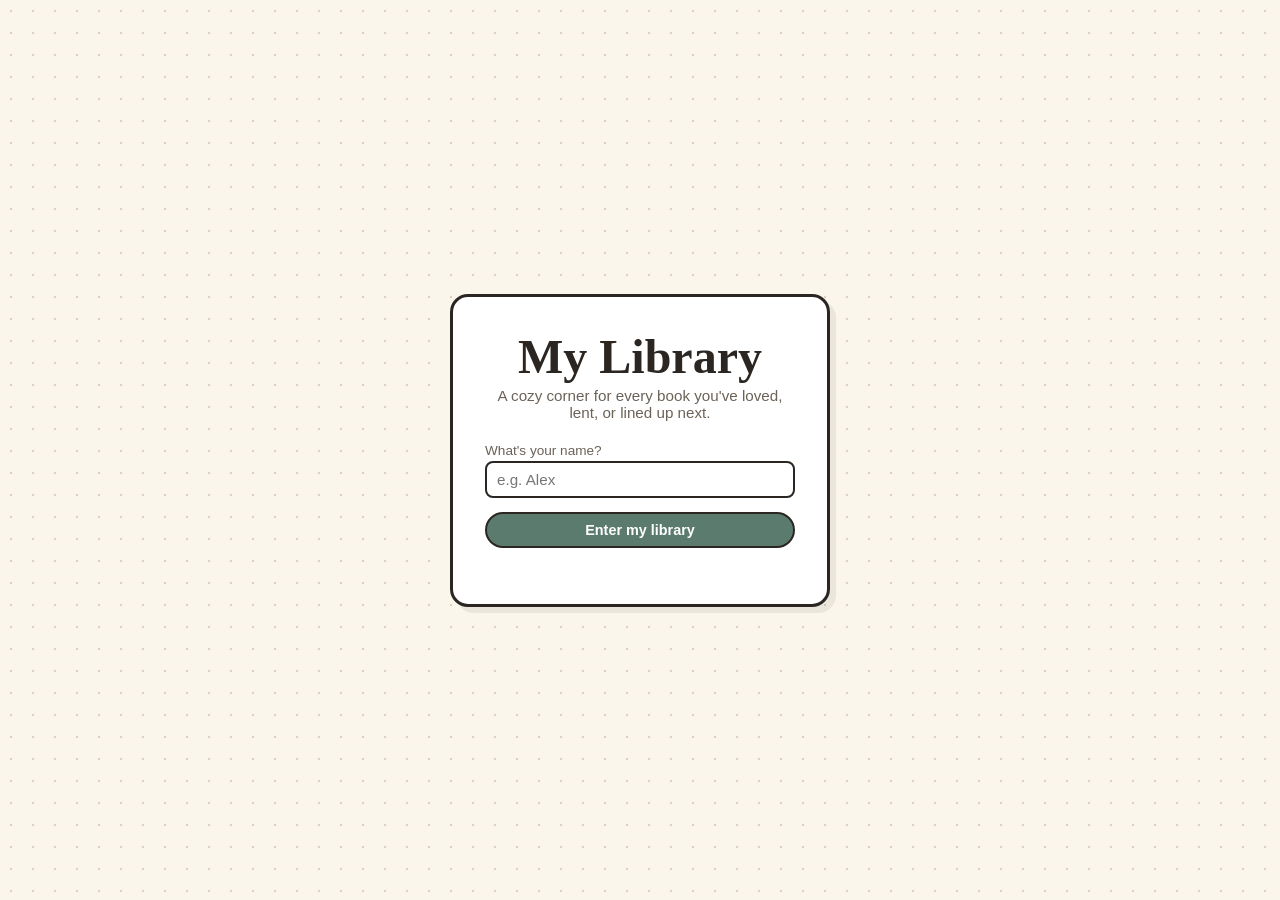
==== commit de8acabe: "Update index.html" ====
--- a/index.html
+++ b/index.html
@@ -6,7 +6,267 @@
 <title>My Library</title>
 <link rel="preconnect" href="https://fonts.googleapis.com">
 <link href="https://fonts.googleapis.com/css2?family=Caveat:wght@600;700&family=Quicksand:wght@400;500;600;700&family=Patrick+Hand&display=swap" rel="stylesheet">
-<link rel="stylesheet" href="style.css">
+  <style>
+  :root{
+    --paper:#FBF6EC;
+    --paper-deep:#F3ECDC;
+    --ink:#2B2622;
+    --ink-soft:#6b6258;
+    --line:#ddd2bd;
+    --wood:#C49A6C;
+    --wood-dark:#A87B4D;
+    --accent:#5B7B6F;
+    --accent-soft:#DCE7E2;
+    --danger:#B9594B;
+    --romance:#F1AFC2;
+    --fantasy:#A9C8EA;
+    --mystery:#ACB39C;
+    --classic:#ECC768;
+    --radius:10px;
+  }
+  *{box-sizing:border-box;}
+  html,body{margin:0;padding:0;}
+  body{
+    font-family:'Quicksand',sans-serif;
+    color:var(--ink);
+    background-color:var(--paper);
+    background-image: radial-gradient(circle, var(--line) 1.1px, transparent 1.6px);
+    background-size: 22px 22px;
+    min-height:100vh;
+  }
+  h1,h2,h3{font-family:'Caveat',cursive; font-weight:700; margin:0 0 6px;}
+  h1{font-size:2.4rem; line-height:1;}
+  h2{font-size:1.5rem; margin-top:0;}
+  p{margin:0 0 8px;}
+  button{font-family:'Quicksand',sans-serif; cursor:pointer;}
+  input, select, textarea{
+    font-family:'Quicksand',sans-serif;
+    background:#fff;
+    border:2px solid var(--ink);
+    border-radius:8px;
+    padding:8px 10px;
+    font-size:0.95rem;
+    color:var(--ink);
+  }
+  textarea{width:100%; resize:vertical;}
+  label{font-size:0.85rem; color:var(--ink-soft); display:block; margin-bottom:3px;}
+  .hidden{display:none !important;}
+  *:focus-visible{ outline:3px solid var(--accent); outline-offset:2px; }
+  @media (prefers-reduced-motion: reduce){ *{ transition:none !important; animation:none !important; } }
+
+  /* ---------- buttons ---------- */
+  .btn-primary, .btn-secondary, .btn-danger, .chip-btn{
+    border-radius:999px;
+    border:2px solid var(--ink);
+    padding:8px 16px;
+    font-weight:600;
+    font-size:0.9rem;
+    transition: transform .12s ease;
+  }
+  .btn-primary{ background:var(--accent); color:#fff; }
+  .btn-secondary{ background:#fff; color:var(--ink); }
+  .btn-danger{ background:var(--danger); color:#fff; }
+  .chip-btn{ background:#fff; padding:5px 12px; font-size:0.82rem; }
+  .chip-btn.danger{ background:var(--danger); color:#fff; }
+  .btn-primary:hover, .btn-secondary:hover, .btn-danger:hover, .chip-btn:hover{ transform: translateY(-2px); }
+  .x-btn{
+    border:none; background:transparent; color:var(--ink-soft); font-size:1.2rem; line-height:1;
+    border-radius:50%; width:26px; height:26px; padding:0;
+  }
+  .x-btn:hover{ background:rgba(0,0,0,.07); color:var(--danger); }
+
+  /* ---------- login ---------- */
+  .login-screen{ min-height:100vh; display:flex; align-items:center; justify-content:center; padding:24px; }
+  .login-card{
+    background:#fff; border:3px solid var(--ink); border-radius:18px;
+    padding:36px 32px; max-width:380px; width:100%;
+    box-shadow:6px 6px 0 rgba(43,38,34,0.08);
+    text-align:center;
+  }
+  .login-card h1{ font-size:3rem; }
+  .brand-sub{ color:var(--ink-soft); margin-bottom:22px; font-size:0.95rem; }
+  .login-card label{ text-align:left; }
+  .login-card input{ width:100%; margin-bottom:14px; }
+  .login-card .btn-primary{ width:100%; }
+  .known-users{ margin-top:20px; text-align:left; }
+  .known-label{ font-size:0.85rem; color:var(--ink-soft); margin-bottom:8px; }
+  .known-users .chip-btn{ margin:0 6px 6px 0; }
+
+  /* ---------- app shell ---------- */
+  .app-shell{ display:flex; min-height:100vh; }
+  .sidebar{
+    width:230px; flex-shrink:0; background:var(--paper-deep);
+    border-right:3px solid var(--ink);
+    display:flex; flex-direction:column; padding:20px 14px;
+  }
+  .sidebar-brand{ font-family:'Caveat',cursive; font-weight:700; font-size:1.6rem; margin-bottom:18px; }
+  .nav{ display:flex; flex-direction:column; gap:8px; flex:1; }
+  .nav-btn{
+    display:flex; align-items:center; gap:10px; text-align:left;
+    background:transparent; border:2px solid transparent; border-radius:10px;
+    padding:10px 12px; font-size:0.95rem; font-weight:600; color:var(--ink);
+  }
+  .nav-btn:hover{ background:rgba(0,0,0,.05); }
+  .nav-btn.active{ background:#fff; border-color:var(--ink); transform:rotate(-0.4deg); }
+  .logout-btn{
+    margin-top:14px; background:transparent; border:2px dashed var(--ink-soft); border-radius:10px;
+    padding:9px 12px; color:var(--ink-soft); font-weight:600; font-size:0.85rem;
+  }
+  .logout-btn:hover{ color:var(--ink); border-color:var(--ink); }
+
+  .main-col{ flex:1; min-width:0; }
+  .content{ padding:30px 36px 70px; max-width:1100px; }
+  .page{ display:none; }
+  .page.active{ display:block; }
+  .user-name-slot{ font-family:'Caveat',cursive; }
+
+  .page-toolbar{ display:flex; gap:10px; margin-bottom:18px; flex-wrap:wrap; }
+
+  /* ---------- shelves ---------- */
+  .shelf-block{ margin-bottom:38px; }
+  .shelf-head{ display:flex; align-items:baseline; justify-content:space-between; flex-wrap:wrap; gap:8px; margin-bottom:6px; }
+  .shelf-actions{ display:flex; gap:6px; flex-wrap:wrap; }
+  .shelf-row{
+    display:flex; align-items:flex-end; gap:8px; flex-wrap:wrap;
+    padding:0 6px 0; min-height:170px;
+    border-bottom:10px solid var(--wood);
+    box-shadow: 0 10px 0 -2px var(--wood-dark);
+    border-radius: 0 0 8px 8px;
+  }
+  .empty-row{ color:var(--ink-soft); padding-bottom:14px; }
+  .book{
+    position:relative;
+    background-color: var(--book-color, #ffffff);
+    border:2.5px solid var(--ink);
+    border-radius:5px 5px 0 0;
+    box-shadow: 1px 2px 0 rgba(0,0,0,.08);
+    overflow:hidden;
+    cursor:pointer;
+    transition: transform .15s ease;
+    flex-shrink:0;
+  }
+  .book:hover{ filter:brightness(0.97); }
+  .book-label{
+    position:relative; z-index:1;
+    font-family:'Patrick Hand',cursive;
+    color:var(--ink);
+    display:block;
+    padding:8px 4px;
+  }
+  .book-straight{ writing-mode:vertical-rl; text-orientation:mixed; transform: rotate(var(--rot,0deg)); }
+  .book-straight:hover{ transform: rotate(var(--rot,0deg)) translateY(-6px); }
+  .book-slant{
+    writing-mode:vertical-rl; text-orientation:mixed;
+    transform: rotate(16deg); transform-origin:bottom left; margin-right:16px;
+  }
+  .book-landscape{
+    writing-mode:horizontal-tb; display:flex; align-items:center;
+  }
+  .book-landscape .book-label{ padding:2px 10px; white-space:nowrap; overflow:hidden; text-overflow:ellipsis; }
+  .book::after{ content:''; position:absolute; inset:0; pointer-events:none; }
+  .pattern-stripe::after{ background-image: repeating-linear-gradient(45deg, rgba(255,255,255,.55) 0 6px, transparent 6px 12px); }
+  .pattern-speckle::after{ background-image: radial-gradient(circle, rgba(255,255,255,.65) 1.6px, transparent 1.7px); background-size:9px 9px; }
+
+  .legend{ display:flex; gap:18px; flex-wrap:wrap; margin-top:18px; padding-top:14px; border-top:2px dashed var(--line); }
+  .legend-item{ display:flex; align-items:center; font-size:0.9rem; color:var(--ink-soft); }
+  .legend-swatch{
+    width:18px; height:18px; border:2px solid var(--ink); border-radius:4px;
+    background-color: var(--book-color,#fff); position:relative; margin-right:7px; overflow:hidden; flex-shrink:0;
+  }
+  .legend-swatch::after{ content:''; position:absolute; inset:0; }
+  .legend-swatch.pattern-stripe::after{ background-image: repeating-linear-gradient(45deg, rgba(255,255,255,.55) 0 4px, transparent 4px 8px); }
+  .legend-swatch.pattern-speckle::after{ background-image: radial-gradient(circle, rgba(255,255,255,.65) 1.1px, transparent 1.2px); background-size:6px 6px; }
+
+  /* ---------- subtabs ---------- */
+  .subtabs{ display:flex; gap:8px; flex-wrap:wrap; margin-bottom:18px; }
+  .subtab-btn{
+    background:#fff; border:2px solid var(--ink); border-radius:999px; padding:7px 14px;
+    font-weight:600; font-size:0.85rem; color:var(--ink-soft);
+  }
+  .subtab-btn.active{ background:var(--accent); color:#fff; border-color:var(--ink); }
+  .sub-page{ display:none; }
+  .sub-page.active{ display:block; }
+  .sub-intro{ color:var(--ink-soft); margin-bottom:14px; }
+
+  /* ---------- forms ---------- */
+  .inline-form{ display:flex; gap:10px; flex-wrap:wrap; align-items:end; margin-bottom:20px; }
+  .inline-form input, .inline-form select{ min-width:150px; flex:1; }
+  .mini-label{ display:flex; flex-direction:column; font-size:0.8rem; color:var(--ink-soft); gap:3px; }
+  .mini-label input, .mini-label select{ width:auto; }
+  .style-options{ display:flex; gap:14px; margin-bottom:14px; }
+  .style-options label{ display:flex; align-items:center; gap:5px; color:var(--ink); font-size:0.9rem; }
+  .style-options input{ width:auto; }
+
+  /* ---------- cards ---------- */
+  .card-grid{ display:grid; grid-template-columns:repeat(auto-fill, minmax(230px,1fr)); gap:16px; }
+  .card{
+    background:#fff; border:2px solid var(--ink); border-radius:var(--radius);
+    padding:14px 16px; box-shadow:3px 3px 0 rgba(0,0,0,.06);
+  }
+  .card-top{ display:flex; justify-content:space-between; align-items:flex-start; gap:6px; }
+  .card-sub{ color:var(--ink-soft); font-size:0.85rem; margin:2px 0; }
+  .card-note{ margin-top:8px; font-size:0.9rem; background:var(--paper-deep); border-radius:6px; padding:8px; }
+  .empty-msg{ color:var(--ink-soft); grid-column:1/-1; }
+
+  .review-form-card{ background:#fff; border:2px solid var(--ink); border-radius:var(--radius); padding:18px; margin-bottom:24px; }
+  .review-form-card input{ margin-bottom:10px; }
+  .review-grid .review-card:nth-child(odd){ transform:rotate(-0.4deg); }
+  .review-grid .review-card:nth-child(even){ transform:rotate(0.4deg); }
+  .review-text{ white-space:pre-wrap; font-size:0.95rem; margin-top:8px; }
+  .enhance-row{ display:flex; align-items:center; gap:10px; margin:8px 0 4px; flex-wrap:wrap; }
+  .hint{ color:var(--ink-soft); font-size:0.8rem; }
+  .enhance-preview{ background:var(--accent-soft); border:2px dashed var(--accent); border-radius:8px; padding:12px; margin:10px 0; }
+
+  .quote-grid .quote-card:nth-child(odd){ transform:rotate(-0.5deg); }
+  .quote-grid .quote-card:nth-child(even){ transform:rotate(0.5deg); }
+  .quote-card{ position:relative; padding-top:28px; }
+  .quote-mark{ position:absolute; top:-6px; left:10px; font-family:'Caveat',cursive; font-size:2.6rem; color:var(--ink); opacity:0.4; margin:0; }
+  .quote-text{ font-family:'Caveat',cursive; font-size:1.3rem; line-height:1.25; }
+  .quote-attr{ text-align:right; }
+
+  /* ---------- settings ---------- */
+  .settings-block{ background:#fff; border:2px solid var(--ink); border-radius:var(--radius); padding:18px; margin-bottom:20px; }
+  .manage-row{ display:flex; align-items:center; gap:10px; padding:8px 0; border-bottom:1px solid var(--line); flex-wrap:wrap; }
+  .manage-row:last-child{ border-bottom:none; }
+  .manage-name{ flex:1; font-weight:600; min-width:90px; }
+  #backupArea{ width:100%; font-family:monospace; font-size:0.78rem; }
+
+  /* ---------- modal ---------- */
+  .modal-overlay{
+    position:fixed; inset:0; background:rgba(43,38,34,0.45);
+    display:flex; align-items:center; justify-content:center; padding:20px; z-index:50;
+  }
+  .modal-box{
+    background:var(--paper); border:3px solid var(--ink); border-radius:14px;
+    padding:24px; max-width:420px; width:100%; max-height:88vh; overflow-y:auto;
+    box-shadow:6px 6px 0 rgba(43,38,34,0.18);
+  }
+  .modal-head{ display:flex; justify-content:space-between; align-items:flex-start; margin-bottom:10px; }
+  .modal-close{ border:none; background:transparent; font-size:1.4rem; line-height:1; color:var(--ink-soft); }
+  .modal-body input, .modal-body select{ width:100%; margin-bottom:12px; }
+  .modal-actions{ display:flex; gap:10px; justify-content:flex-end; margin-top:10px; flex-wrap:wrap; }
+
+  /* ---------- toast ---------- */
+  #toastRoot{ position:fixed; bottom:20px; left:50%; transform:translateX(-50%); z-index:60; display:flex; flex-direction:column; gap:8px; align-items:center; }
+  .toast{
+    background:var(--ink); color:#fff; padding:10px 18px; border-radius:999px;
+    font-size:0.88rem; opacity:0; transform:translateY(10px); transition:all .25s ease;
+  }
+  .toast.show{ opacity:1; transform:translateY(0); }
+
+  @media (max-width:780px){
+    .app-shell{ flex-direction:column; }
+    .sidebar{
+      width:100%; flex-direction:row; align-items:center; gap:10px;
+      border-right:none; border-bottom:3px solid var(--ink); overflow-x:auto; padding:12px 14px;
+    }
+    .sidebar-brand{ margin:0; flex-shrink:0; }
+    .nav{ flex-direction:row; flex:none; }
+    .nav-btn{ white-space:nowrap; }
+    .logout-btn{ margin:0; flex-shrink:0; }
+    .content{ padding:20px 16px 60px; }
+  }
+</style>
 </head>
 <body>
 
